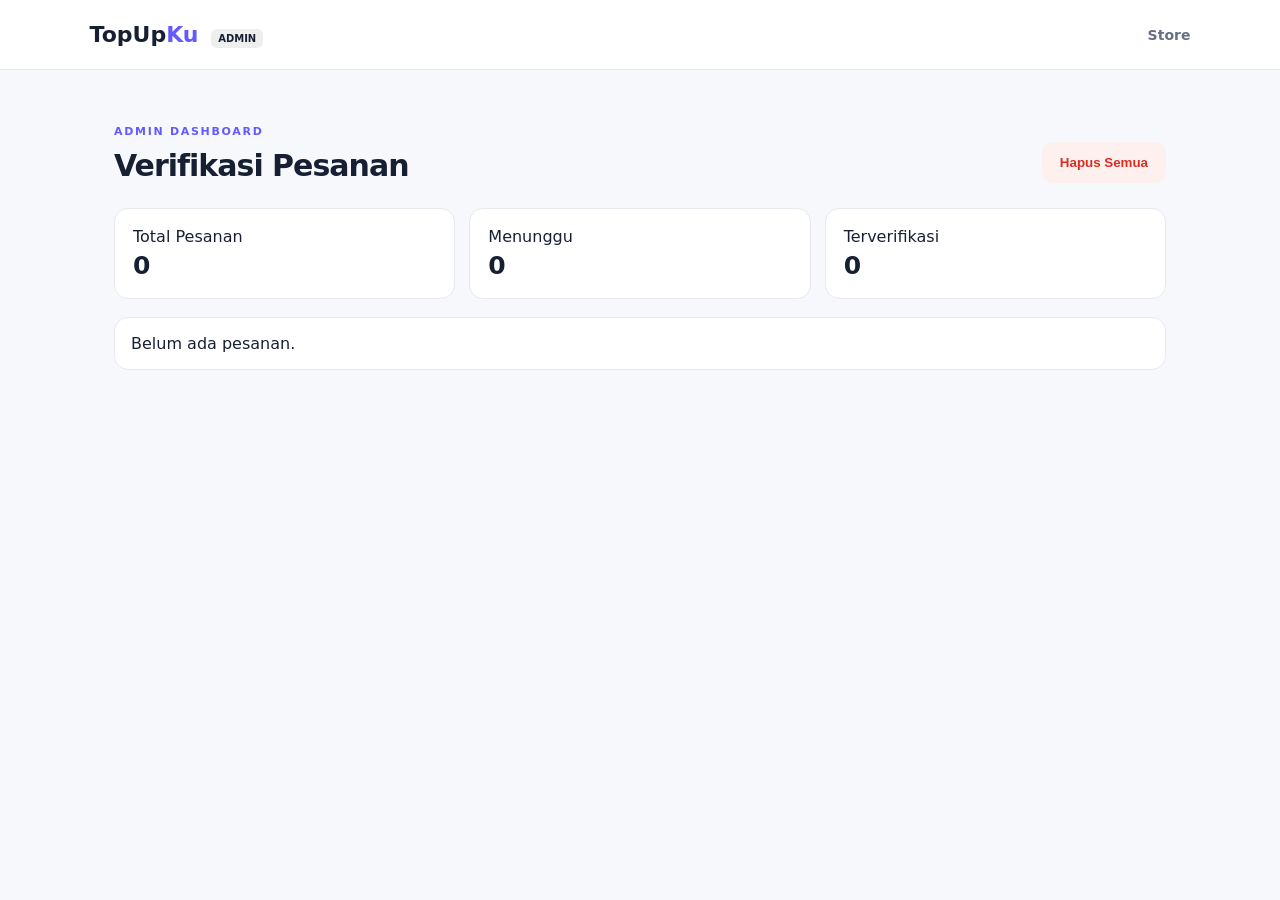
==== admin.html @ 630a4278 "Add files via upload" ====
<!DOCTYPE html>
<html lang="id">
<head>
<meta charset="UTF-8"><meta name="viewport" content="width=device-width,initial-scale=1.0">
<title>Admin — TopUpKu</title><link rel="stylesheet" href="style.css">
</head>
<body>
<header class="header"><div class="brand">TopUp<span>Ku</span> <small>ADMIN</small></div><nav><a href="index.html">Store</a></nav></header>
<main class="admin-main">
<section class="section">
  <div class="section-title"><div><p class="eyebrow">ADMIN DASHBOARD</p><h1>Verifikasi Pesanan</h1></div><button class="btn danger" onclick="clearOrders()">Hapus Semua</button></div>
  <div id="stats" class="stats"></div>
  <div id="adminOrders" class="admin-orders"></div>
</section>
</main>
<script src="script.js"></script>
<script>renderAdmin();</script>
</body>
</html>
---- style.css ----
*{box-sizing:border-box}html{scroll-behavior:smooth}body{margin:0;font-family:Inter,system-ui,-apple-system,BlinkMacSystemFont,"Segoe UI",sans-serif;background:#f6f8fb;color:#172033}a{text-decoration:none;color:inherit}.header{height:70px;background:#fff;border-bottom:1px solid #e8ebf0;display:flex;align-items:center;justify-content:space-between;padding:0 7%;position:sticky;top:0;z-index:10}.brand{font-size:22px;font-weight:900}.brand span{color:#635bff}.brand small{font-size:10px;background:#eee;padding:4px 7px;border-radius:6px;margin-left:5px}nav{display:flex;gap:24px;font-size:14px;font-weight:700;color:#667085}.hero{max-width:1100px;margin:0 auto;padding:85px 24px 70px;display:grid;grid-template-columns:1.4fr .6fr;gap:40px;align-items:center}.eyebrow{font-size:11px;font-weight:900;letter-spacing:1.7px;color:#635bff;margin:0 0 10px}.hero h1{font-size:48px;line-height:1.08;margin:0 0 18px;letter-spacing:-2px}.hero h1 span{color:#635bff}.hero-text{max-width:620px;color:#667085;line-height:1.7}.btn{border:0;border-radius:11px;padding:13px 18px;font-weight:800;cursor:pointer;display:inline-block}.primary{background:#635bff;color:white}.danger{background:#fff0f0;color:#d92d20}.hero-card{background:#fff;border:1px solid #e7e9ef;border-radius:24px;padding:35px;box-shadow:0 15px 40px #1d243308;display:flex;flex-direction:column;gap:8px}.orb{width:75px;height:75px;border-radius:22px;background:#eeedff;color:#635bff;display:grid;place-items:center;font-size:32px;margin-bottom:15px}.hero-card small,.muted{color:#98a2b3}.section{max-width:1100px;margin:0 auto;padding:55px 24px}.section-title{display:flex;justify-content:space-between;align-items:end;gap:20px;margin-bottom:25px}.section-title h1,.section-title h2{margin:0;font-size:30px;letter-spacing:-1px}.search{width:240px;border:1px solid #dfe3ea;background:#fff;border-radius:10px;padding:12px}.game-grid{display:grid;grid-template-columns:repeat(4,1fr);gap:16px}.game{background:#fff;border:1px solid #e7e9ef;border-radius:17px;padding:18px;cursor:pointer;transition:.2s}.game:hover{transform:translateY(-3px);box-shadow:0 12px 25px #1d243310}.game-icon{height:100px;border-radius:13px;background:#f0efff;display:grid;place-items:center;font-size:40px;margin-bottom:13px}.game h3{margin:0 0 5px;font-size:16px}.game p{margin:0;color:#98a2b3;font-size:12px}.orders{display:grid;gap:10px}.order,.admin-order{background:#fff;border:1px solid #e7e9ef;border-radius:14px;padding:16px;display:flex;justify-content:space-between;gap:15px}.status{font-size:11px;font-weight:900;padding:6px 9px;border-radius:20px;background:#fff4d6;color:#9a6700;height:max-content}.status.success{background:#e8f8ef;color:#067647}.status.rejected{background:#ffe9e7;color:#b42318}.modal{position:fixed;inset:0;background:#10182899;display:grid;place-items:center;padding:20px;z-index:30}.hidden{display:none}.modal-box{width:min(500px,100%);max-height:92vh;overflow:auto;background:#fff;border-radius:20px;padding:28px;position:relative}.close{position:absolute;right:18px;top:15px;border:0;background:none;font-size:28px;cursor:pointer}form{display:grid;gap:14px}label{font-size:13px;font-weight:800;display:grid;gap:7px}input,select{width:100%;border:1px solid #dfe3ea;border-radius:9px;padding:12px;background:#fff;font:inherit}.payment-box{background:#f7f7ff;border:1px dashed #bbb7ff;border-radius:12px;padding:13px;font-size:13px}.payment-box p{margin:5px 0}.full{width:100%}.admin-main{max-width:1200px;margin:auto}.stats{display:grid;grid-template-columns:repeat(3,1fr);gap:14px;margin-bottom:18px}.stat{background:#fff;border:1px solid #e7e9ef;border-radius:14px;padding:18px}.stat b{font-size:25px;display:block;margin-top:5px}.admin-orders{display:grid;gap:14px}.admin-order{display:block}.order-head{display:flex;justify-content:space-between;gap:10px}.order-info{display:grid;grid-template-columns:repeat(3,1fr);gap:8px;margin:18px 0;font-size:13px}.proof{max-width:220px;max-height:180px;object-fit:contain;border-radius:10px;border:1px solid #eee}.actions{display:flex;gap:8px;margin-top:15px}.actions button{border:0;border-radius:9px;padding:10px 14px;font-weight:800;cursor:pointer}.approve{background:#e8f8ef;color:#067647}.reject{background:#ffe9e7;color:#b42318}@media(max-width:800px){.hero{grid-template-columns:1fr;padding-top:55px}.hero h1{font-size:38px}.game-grid{grid-template-columns:repeat(2,1fr)}.stats{grid-template-columns:1fr}.order-info{grid-template-columns:1fr}.header{padding:0 20px}nav{gap:12px}.search{width:160px}}@media(max-width:480px){.hero{padding-left:18px;padding-right:18px}.section{padding-left:18px;padding-right:18px}.game-grid{gap:10px}.game{padding:12px}.game-icon{height:80px}.section-title{align-items:start;flex-direction:column}.search{width:100%}}
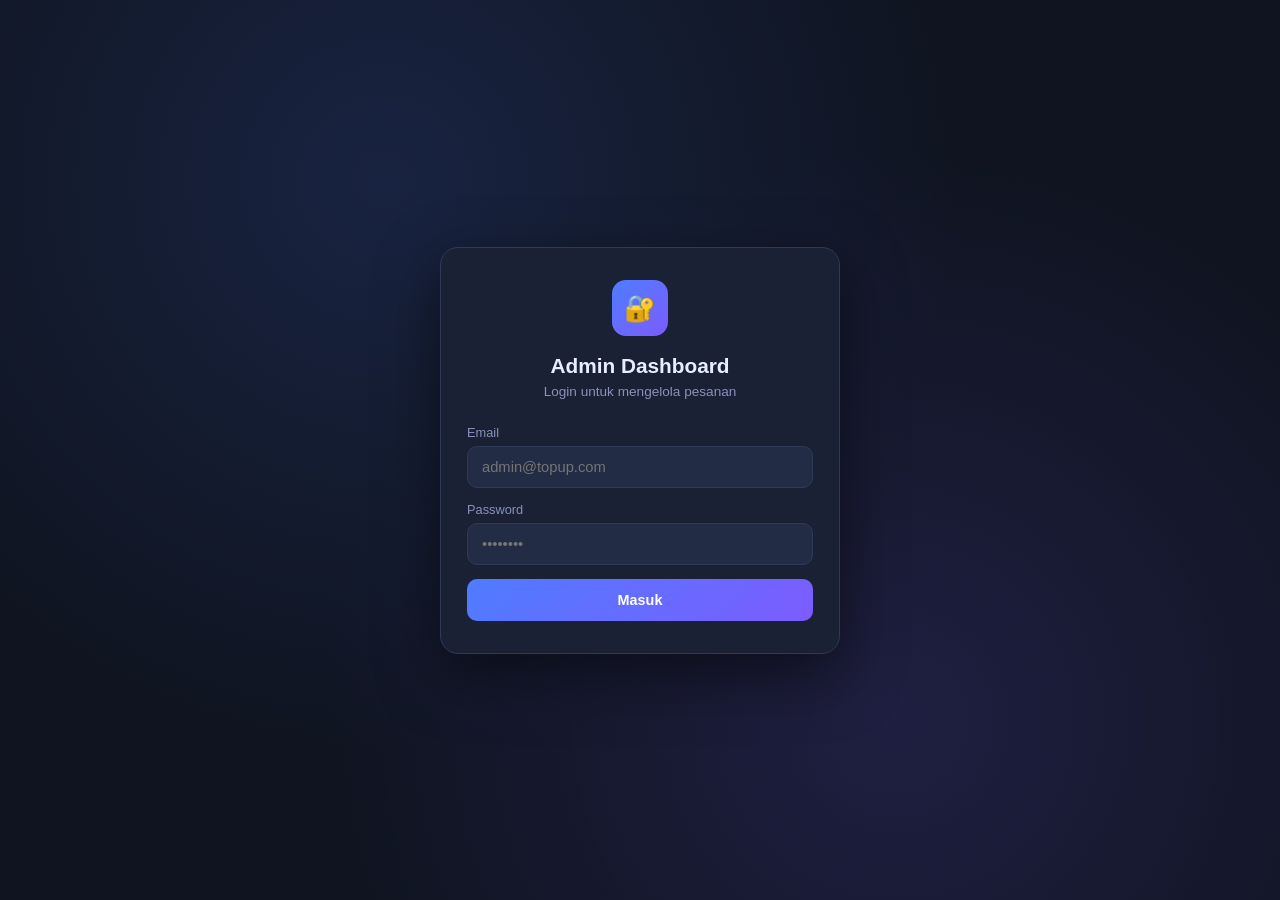
==== commit a5e017aa: "Create admin.html" ====
--- a/admin.html
+++ b/admin.html
@@ -1,19 +1,590 @@
 <!DOCTYPE html>
 <html lang="id">
 <head>
-<meta charset="UTF-8"><meta name="viewport" content="width=device-width,initial-scale=1.0">
-<title>Admin — TopUpKu</title><link rel="stylesheet" href="style.css">
+<meta charset="UTF-8">
+<meta name="viewport" content="width=device-width, initial-scale=1.0">
+<title>Admin Dashboard — TopUp Store</title>
+<style>
+* { margin: 0; padding: 0; box-sizing: border-box; font-family: -apple-system, 'Segoe UI', sans-serif; }
+
+:root {
+  --bg: #0f1420;
+  --card: #1a2135;
+  --card-2: #232c45;
+  --border: #2f3a56;
+  --text: #e8edff;
+  --muted: #8892b8;
+  --accent: #4f7cff;
+  --accent-2: #7c5cff;
+  --green: #22c55e;
+  --yellow: #eab308;
+  --red: #ef4444;
+}
+
+body {
+  background: var(--bg);
+  color: var(--text);
+  min-height: 100vh;
+  font-size: 14px;
+}
+
+/* ============ LOGIN ============ */
+.login-screen {
+  min-height: 100vh;
+  display: flex;
+  align-items: center;
+  justify-content: center;
+  padding: 20px;
+  background: radial-gradient(circle at 30% 20%, rgba(79,124,255,0.15), transparent 50%),
+              radial-gradient(circle at 70% 80%, rgba(124,92,255,0.15), transparent 50%);
+}
+.login-box {
+  background: var(--card);
+  border: 1px solid var(--border);
+  border-radius: 18px;
+  padding: 32px 26px;
+  max-width: 400px;
+  width: 100%;
+  box-shadow: 0 20px 60px rgba(0,0,0,0.5);
+}
+.login-logo {
+  width: 56px; height: 56px;
+  border-radius: 14px;
+  background: linear-gradient(135deg, var(--accent), var(--accent-2));
+  display: flex; align-items: center; justify-content: center;
+  font-size: 1.6rem;
+  margin: 0 auto 18px;
+}
+.login-box h1 {
+  text-align: center;
+  font-size: 1.3rem;
+  margin-bottom: 6px;
+}
+.login-box .sub {
+  text-align: center;
+  color: var(--muted);
+  font-size: 0.85rem;
+  margin-bottom: 26px;
+}
+.form-group { margin-bottom: 14px; }
+.form-group label {
+  display: block;
+  font-size: 0.8rem;
+  color: var(--muted);
+  margin-bottom: 6px;
+}
+.form-group input {
+  width: 100%;
+  padding: 12px 14px;
+  background: var(--card-2);
+  border: 1px solid var(--border);
+  border-radius: 10px;
+  color: var(--text);
+  font-size: 0.92rem;
+  outline: none;
+}
+.form-group input:focus { border-color: var(--accent); }
+
+.btn {
+  padding: 12px 18px;
+  border-radius: 10px;
+  border: none;
+  font-size: 0.9rem;
+  font-weight: 600;
+  cursor: pointer;
+  transition: all 0.2s;
+  display: inline-flex;
+  align-items: center;
+  justify-content: center;
+  gap: 6px;
+  white-space: nowrap;
+}
+.btn:disabled { opacity: 0.5; cursor: not-allowed; }
+.btn-primary {
+  background: linear-gradient(135deg, var(--accent), var(--accent-2));
+  color: white;
+  width: 100%;
+  padding: 13px;
+}
+.btn-primary:hover:not(:disabled) { transform: translateY(-2px); box-shadow: 0 10px 22px rgba(79,124,255,0.4); }
+.btn-green { background: var(--green); color: white; }
+.btn-red { background: var(--red); color: white; }
+.btn-ghost {
+  background: transparent;
+  border: 1px solid var(--border);
+  color: var(--muted);
+}
+.btn-ghost:hover { color: var(--text); border-color: var(--accent); }
+
+.alert {
+  padding: 10px 14px;
+  border-radius: 9px;
+  font-size: 0.83rem;
+  margin-top: 12px;
+  display: none;
+}
+.alert.show { display: block; }
+.alert-error { background: rgba(239,68,68,0.15); color: #fca5a5; border: 1px solid rgba(239,68,68,0.3); }
+
+/* ============ DASHBOARD ============ */
+.dashboard { display: none; min-height: 100vh; }
+.dashboard.show { display: block; }
+
+.topbar {
+  background: var(--card);
+  border-bottom: 1px solid var(--border);
+  padding: 14px 20px;
+  display: flex;
+  align-items: center;
+  justify-content: space-between;
+  position: sticky;
+  top: 0;
+  z-index: 30;
+}
+.topbar-left { display: flex; align-items: center; gap: 12px; }
+.topbar-icon {
+  width: 36px; height: 36px;
+  border-radius: 9px;
+  background: linear-gradient(135deg, var(--accent), var(--accent-2));
+  display: flex; align-items: center; justify-content: center;
+  font-size: 1.1rem;
+}
+.topbar-title { font-weight: 700; font-size: 0.95rem; }
+.topbar-user { font-size: 0.75rem; color: var(--muted); }
+
+.container { max-width: 1100px; margin: 0 auto; padding: 20px; }
+
+/* Stats */
+.stats {
+  display: grid;
+  grid-template-columns: repeat(auto-fit, minmax(150px, 1fr));
+  gap: 12px;
+  margin-bottom: 22px;
+}
+.stat {
+  background: var(--card);
+  border: 1px solid var(--border);
+  border-radius: 14px;
+  padding: 16px;
+}
+.stat-label {
+  font-size: 0.72rem;
+  color: var(--muted);
+  text-transform: uppercase;
+  letter-spacing: 1.5px;
+  margin-bottom: 8px;
+}
+.stat-value {
+  font-size: 1.5rem;
+  font-weight: 800;
+}
+.stat-value.green { color: var(--green); }
+.stat-value.yellow { color: var(--yellow); }
+.stat-value.accent { color: var(--accent); }
+
+/* Filter tabs */
+.filters {
+  display: flex;
+  gap: 8px;
+  overflow-x: auto;
+  padding-bottom: 4px;
+  margin-bottom: 16px;
+  scrollbar-width: none;
+}
+.filters::-webkit-scrollbar { display: none; }
+.filter-btn {
+  background: var(--card);
+  border: 1px solid var(--border);
+  color: var(--muted);
+  padding: 8px 14px;
+  border-radius: 50px;
+  font-size: 0.82rem;
+  cursor: pointer;
+  white-space: nowrap;
+  transition: all 0.2s;
+  flex-shrink: 0;
+}
+.filter-btn:hover { color: var(--text); }
+.filter-btn.active {
+  background: linear-gradient(135deg, var(--accent), var(--accent-2));
+  color: white;
+  border-color: transparent;
+}
+.filter-count {
+  display: inline-block;
+  background: rgba(0,0,0,0.25);
+  padding: 1px 7px;
+  border-radius: 50px;
+  font-size: 0.7rem;
+  margin-left: 4px;
+}
+
+/* Order list */
+.orders { display: grid; gap: 10px; }
+
+.order-card {
+  background: var(--card);
+  border: 1px solid var(--border);
+  border-radius: 12px;
+  padding: 14px;
+  cursor: pointer;
+  transition: all 0.2s;
+}
+.order-card:hover {
+  border-color: var(--accent);
+  transform: translateY(-2px);
+  box-shadow: 0 8px 24px rgba(79,124,255,0.15);
+}
+.order-top {
+  display: flex;
+  justify-content: space-between;
+  align-items: center;
+  gap: 10px;
+  margin-bottom: 8px;
+  flex-wrap: wrap;
+}
+.order-kode {
+  font-family: 'Courier New', monospace;
+  font-size: 0.82rem;
+  font-weight: 700;
+  color: var(--accent);
+}
+.status-badge {
+  font-size: 0.7rem;
+  padding: 3px 10px;
+  border-radius: 50px;
+  font-weight: 600;
+  letter-spacing: 0.5px;
+  text-transform: uppercase;
+}
+.status-pending { background: rgba(136,146,184,0.2); color: #a8b0cf; }
+.status-menunggu_verifikasi { background: rgba(234,179,8,0.2); color: #facc15; }
+.status-verified { background: rgba(34,197,94,0.2); color: #4ade80; }
+.status-ditolak { background: rgba(239,68,68,0.2); color: #f87171; }
+
+.order-game {
+  font-weight: 600;
+  font-size: 0.92rem;
+  margin-bottom: 4px;
+}
+.order-info {
+  font-size: 0.78rem;
+  color: var(--muted);
+  display: flex;
+  justify-content: space-between;
+  gap: 8px;
+  flex-wrap: wrap;
+}
+.order-info strong { color: var(--text); }
+.order-price { color: var(--accent); font-weight: 700; }
+
+.empty {
+  text-align: center;
+  padding: 60px 20px;
+  color: var(--muted);
+}
+.empty-icon { font-size: 3rem; margin-bottom: 12px; opacity: 0.5; }
+
+/* ============ MODAL DETAIL ============ */
+.modal {
+  position: fixed; inset: 0;
+  background: rgba(0,0,0,0.7);
+  backdrop-filter: blur(6px);
+  display: none;
+  align-items: flex-end;
+  justify-content: center;
+  z-index: 100;
+}
+.modal.show { display: flex; }
+@media (min-width: 640px) {
+  .modal { align-items: center; padding: 20px; }
+}
+
+.modal-box {
+  background: var(--card);
+  border-radius: 20px 20px 0 0;
+  width: 100%;
+  max-width: 520px;
+  max-height: 92vh;
+  overflow-y: auto;
+  padding: 22px;
+  position: relative;
+  animation: slideUp 0.3s ease-out;
+}
+@media (min-width: 640px) {
+  .modal-box { border-radius: 18px; }
+}
+@keyframes slideUp {
+  from { transform: translateY(40px); opacity: 0; }
+  to { transform: translateY(0); opacity: 1; }
+}
+
+.modal-close {
+  position: absolute;
+  top: 14px; right: 16px;
+  background: none;
+  border: none;
+  color: var(--muted);
+  font-size: 1.6rem;
+  cursor: pointer;
+  line-height: 1;
+}
+
+.detail-head {
+  display: flex;
+  justify-content: space-between;
+  align-items: center;
+  margin-bottom: 18px;
+  padding-bottom: 16px;
+  border-bottom: 1px solid var(--border);
+  flex-wrap: wrap;
+  gap: 8px;
+}
+
+.detail-section {
+  margin-bottom: 18px;
+}
+.detail-section h4 {
+  font-size: 0.75rem;
+  color: var(--muted);
+  text-transform: uppercase;
+  letter-spacing: 1.5px;
+  margin-bottom: 10px;
+}
+
+.detail-row {
+  display: flex;
+  justify-content: space-between;
+  padding: 9px 0;
+  font-size: 0.88rem;
+  gap: 12px;
+}
+.detail-row .label { color: var(--muted); flex-shrink: 0; }
+.detail-row .value {
+  font-weight: 600;
+  text-align: right;
+  word-break: break-word;
+  min-width: 0;
+;
+}
+
+.bukti-img {
+  width: 100%;
+  border-radius: 12px;
+  border: 1px solid var(--border);
+  cursor: zoom-in;
+  display: block;
+}
+.bukti-none {
+  padding: 30px;
+  text-align: center;
+  color: var(--muted);
+  background: var(--card-2);
+  border-radius: 12px;
+  font-size: 0.85rem;
+}
+
+.catatan-input {
+  width: 100%;
+  padding: 11px 13px;
+  background: var(--card-2);
+  border: 1px solid var(--border);
+  border-radius: 10px;
+  color: var(--text);
+  font-size: 0.88rem;
+  outline: none;
+  font-family: inherit;
+  resize: vertical;
+  min-height: 70px;
+}
+.catatan-input:focus { border-color: var(--accent); }
+
+.action-row {
+  display: grid;
+  grid-template-columns: 1fr 1fr;
+  gap: 10px;
+  margin-top: 16px;
+}
+.action-row .btn { padding: 13px; font-size: 0.9rem; }
+
+/* Zoom image */
+.zoom {
+  position: fixed;
+  inset: 0;
+  background: rgba(0,0,0,0.95);
+  z-index: 200;
+  display: none;
+  align-items: center;
+  justify-content: center;
+  padding: 20px;
+  cursor: zoom-out;
+}
+.zoom.show { display: flex; }
+.zoom img {
+  max-width: 100%;
+  max-height: 100%;
+  border-radius: 8px;
+}
+
+/* Loading overlay */
+.loading-spinner {
+  width: 32px; height: 32px;
+  border-radius: 50%;
+  border: 3px solid var(--border);
+  border-top-color: var(--accent);
+  animation: spin 0.8s linear infinite;
+  margin: 30px auto;
+}
+@keyframes spin { to { transform: rotate(360deg); } }
+
+/* Toast */
+.toast {
+  position: fixed;
+  bottom: 24px;
+  left: 50%;
+  transform: translateX(-50%) translateY(100px);
+  background: var(--card);
+  border: 1px solid var(--border);
+  padding: 12px 20px  border-radius: 50px;
+  font-size: 0.88rem;
+  box-shadow: 0 10px 30px rgba(0,0,0,0.5);
+  z-index: 300;
+  transition: transform 0.3s ease;
+  max-width: 90vw;
+  text-align: center;
+}
+.toast.show { transform: translateX(-50%) translateY(0); }
+.toast.success { border-color: rgba(34,197,94,0.5); color: #4ade80; }
+.toast.error { border-color: rgba(239,68,68,0.5); color: #f87171; }
+</style>
 </head>
 <body>
-<header class="header"><div class="brand">TopUp<span>Ku</span> <small>ADMIN</small></div><nav><a href="index.html">Store</a></nav></header>
-<main class="admin-main">
-<section class="section">
-  <div class="section-title"><div><p class="eyebrow">ADMIN DASHBOARD</p><h1>Verifikasi Pesanan</h1></div><button class="btn danger" onclick="clearOrders()">Hapus Semua</button></div>
-  <div id="stats" class="stats"></div>
-  <div id="adminOrders" class="admin-orders"></div>
-</section>
-</main>
-<script src="script.js"></script>
-<script>renderAdmin();</script>
+
+<!-- ============ LOGIN ============ -->
+<div class="login-screen" id="loginScreen">
+  <div class="login-box">
+    <div class="login-logo">🔐</div>
+    <h1>Admin Dashboard</h1>
+    <p class="sub">Login untuk mengelola pesanan</p>
+
+    <div class="form-group">
+      <label>Email</label>
+      <input type="email" id="loginEmail" placeholder="admin@topup.com" autocomplete="email">
+    </div>
+    <div class="form-group">
+      <label>Password</label>
+      <input type="password" id="loginPassword" placeholder="••••••••" autocomplete="current-password">
+    </div>
+
+    <button class="btn btn-primary" id="btnLogin">Masuk</button>
+    <div class="alert alert-error" id="loginAlert"></div>
+  </div>
+</div>
+
+<!-- ============ DASHBOARD ============ -->
+<div class="dashboard" id="dashboard">
+
+  <div class="topbar">
+    <div class="topbar-left">
+      <div class="topbar-icon">⚡</div>
+      <div>
+        <div class="topbar-title">Admin Panel</div>
+        <div class="topbar-user" id="topbarUser">—</div>
+      </div>
+    </div>
+    <button class="btn btn-ghost" id="btnLogout" style="font-size:0.8rem; padding:8px 14px;">Keluar</button>
+  </div>
+
+  <div class="container">
+
+    <!-- Stats -->
+    <div class="stats">
+      <div class="stat">
+        <div class="stat-label">Total Pesanan</div>
+        <div class="stat-value" id="statTotal">0</div>
+      </div>
+      <div class="stat">
+        <div class="stat-label">Menunggu Verifikasi</div>
+        <div class="stat-value yellow" id="statPending">0</div>
+      </div>
+      <div class="stat">
+        <div class="stat-label">Terverifikasi</div>
+        <div class="stat-value green" id="statVerified">0</div>
+      </div>
+      <div class="stat">
+        <div class="stat-label">Total Revenue</div>
+        <div class="stat-value accent" id="statRevenue">Rp 0</div>
+      </div>
+    </div>
+
+    <!-- Filter -->
+    <div class="filters" id="filters">
+      <button class="filter-btn active" data-filter="all">Semua</button>
+      <button class="filter-btn" data-filter="menunggu_verifikasi">Menunggu <span class="filter-count" id="cntMenunggu">0</span></button>
+      <button class="filter-btn" data-filter="verified">Verified <span class="filter-count" id="cntVerified">0</span></button>
+      <button class="filter-btn" data-filter="pending">Pending <span class="filter-count" id="cntPending">0</span></button>
+      <button class="filter-btn" data-filter="ditolak">Ditolak <span class="filter-count" id="cntDitolak">0</span></button>
+    </div>
+
+    <!-- Order list -->
+    <div class="orders" id="orders">
+      <div class="loading-spinner"></div>
+    </div>
+
+  </div>
+</div>
+
+<!-- ============ MODAL DETAIL ============ -->
+<div class="modal" id="detailModal">
+  <div class="modal-box">
+    <button class="modal-close" onclick="closeDetail()">×</button>
+
+    <div class="detail-head">
+      <div>
+        <div style="font-size:0.72rem; color:var(--muted); letter-spacing:1.5px;">KODE PESANAN</div>
+        <div class="order-kodeforEach" id="dKode" style="font-size:1(b => brem;">—</div>
+      </div>
+      <span class="status-b.classListadge" id="dStatus">—</.removespan>
+    </div>
+
+    <div class="detail-section">
+      <h4>📦 Detail Pesanan</h4>
+      <div class="detail-row"><span class="label">Game</span><span class="value" id="dGame">—</span></div>
+      <div class="detail-row"><span class="label">Nominal</span><span class="value" id="dProduk">—</span></div>
+      <div class="detail-row"><span class="label">User ID</span><span class="value" id="dUserId">—</span></div>
+      <div class="detail-row" id="dZoneRow"><span class="label">Zone ID</span><span class="value" id="dZone">—</span></div>
+      <div class="detail-row"><span class="label">Kontak</span><span class="value" id="dKontak">—</span></div>
+      <div class="detail-row"><span class="label">Harga</span><span class="value order-price" id="dHarga">—</span></div>
+      <div class="detail-row"><span class="label">Metode</span><span class="value" id="dMetode">—</span></div>
+      <div class="detail-row"><span class="label">Waktu Order</span><span class="value" id="dWaktu">—</span></div>
+    </div>
+
+    <div class="detail-section">
+      <h4>🖼️ Bukti Transfer</h4>
+      <div id="dBuktiContainer"></div>
+    </div>
+
+    <div class="detail-section">
+      <h4>📝 Catatan Admin</h4>
+      <textarea class="catatan-input" id="dCatatan" placeholder="Catatan untuk pesanan ini (opsional)..."></textarea>
+    </div>
+
+    <div class="action-row" id="actionRow">
+      <button class="btn btn-red" id="btnReject">✕ Tolak</button>
+      <button class="btn btn-green" id="btnVerify">✓ Verifikasi</button>
+    </div>
+  </div>
+</div>
+
+<!-- Zoom image -->
+<div class="zoom" id="zoom" onclick="closeZoom()">
+  <img id="zoomImg" src="" alt="">
+</div>
+
+<!-- Toast -->
+<div class="toast" id="toast"></div>
+
+<script src="https://cdn.jsdelivr.net/npm/@supabase/supabase-js@2"></script>
+<script src="admin.js"></script>
 </body>
-</html>+</html>
